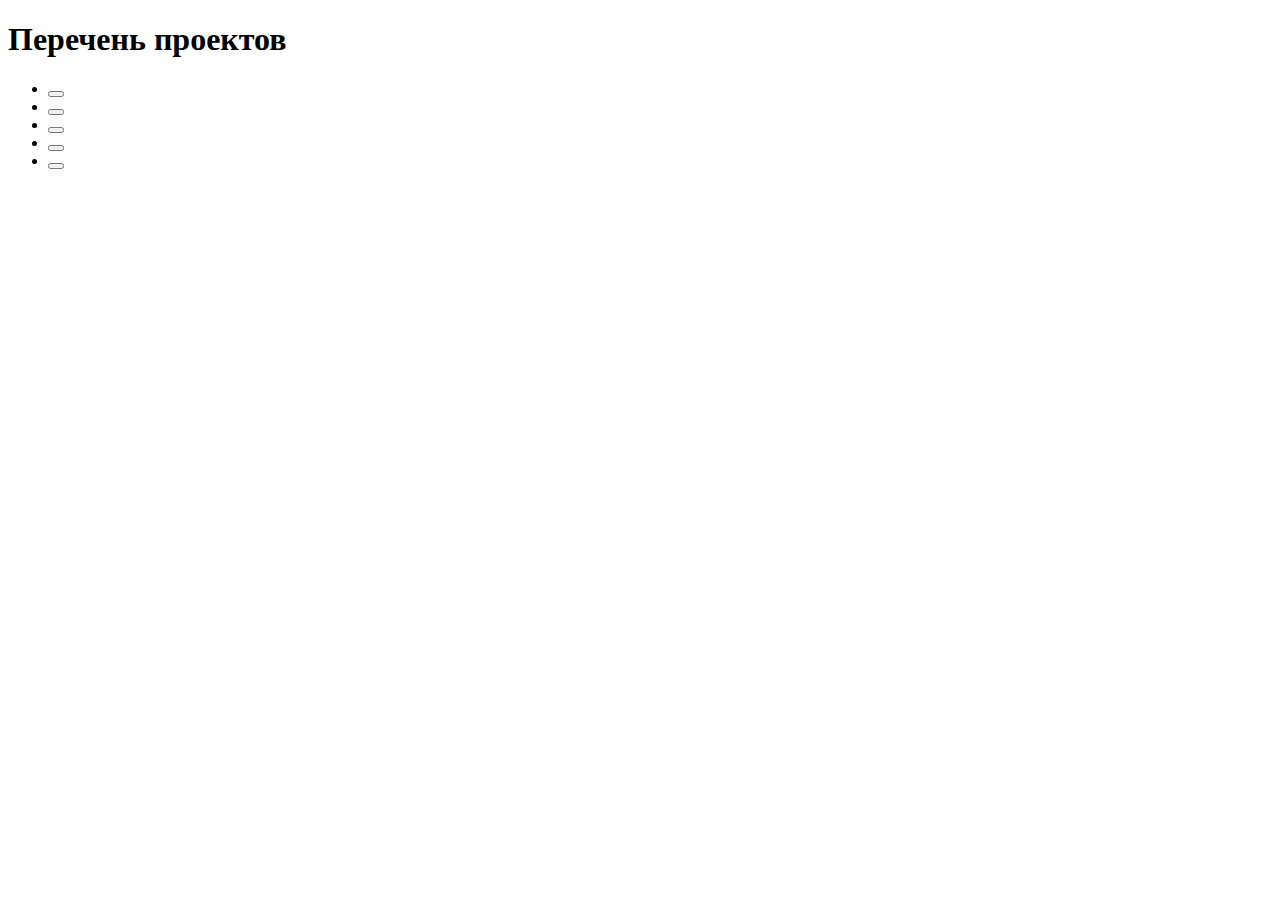
==== portfolio.html @ 87feaa96 "add portf" ====
<!DOCTYPE html>
<html lang="ru">
<head>
  <meta charset="UTF-8">
  <meta http-equiv="X-UA-Compatible" content="IE=edge">
  <meta name="viewport" content="width=device-width, initial-scale=1.0">
  <title>Document</title>
</head>
<body>
  <section>
    <h1>Перечень проектов</h1>
    <ul>
      <li>
        <button type="button"></button>
      </li>
      <li>
        <button type="button"></button>
      </li>
      <li>
        <button type="button"></button>
      </li>
      <li>
        <button type="button"></button>
      </li>
      <li>
        <button type="button"></button>
      </li>
    </ul>
  </section>
</body>
</html>
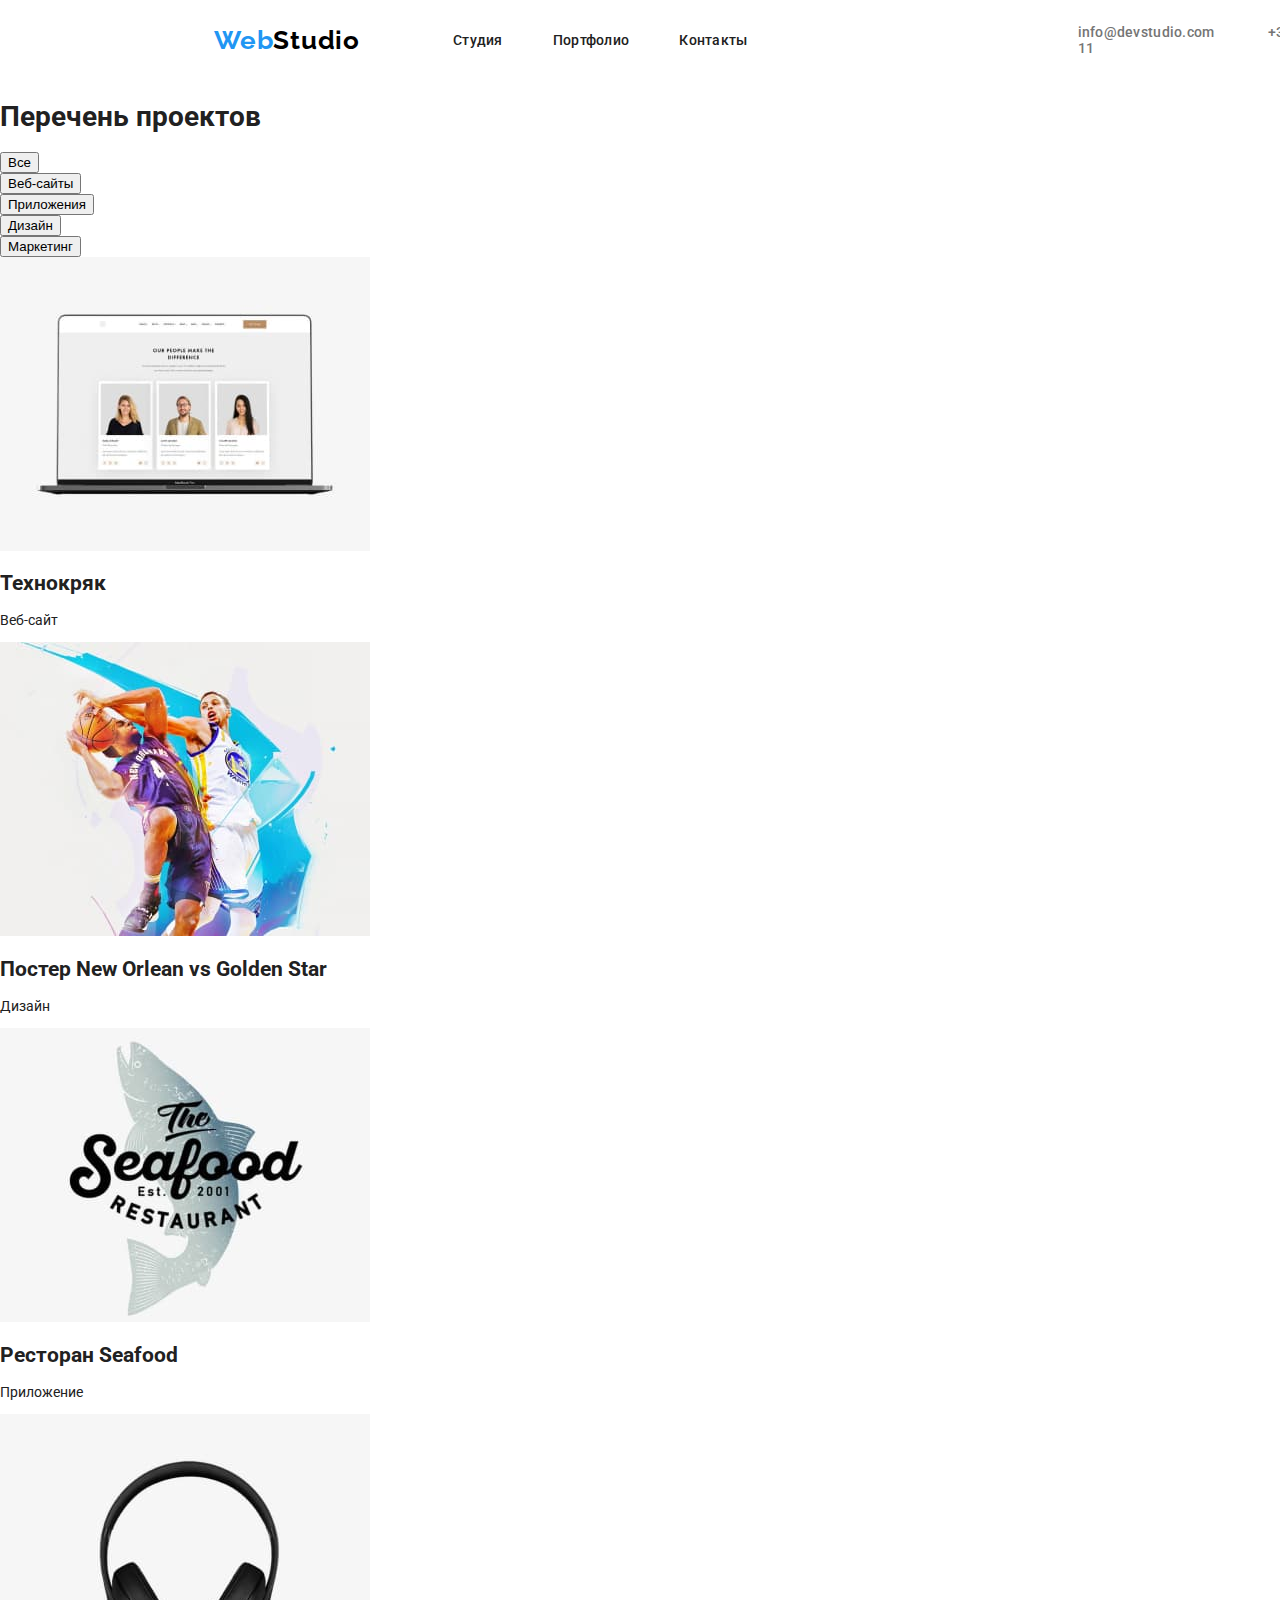
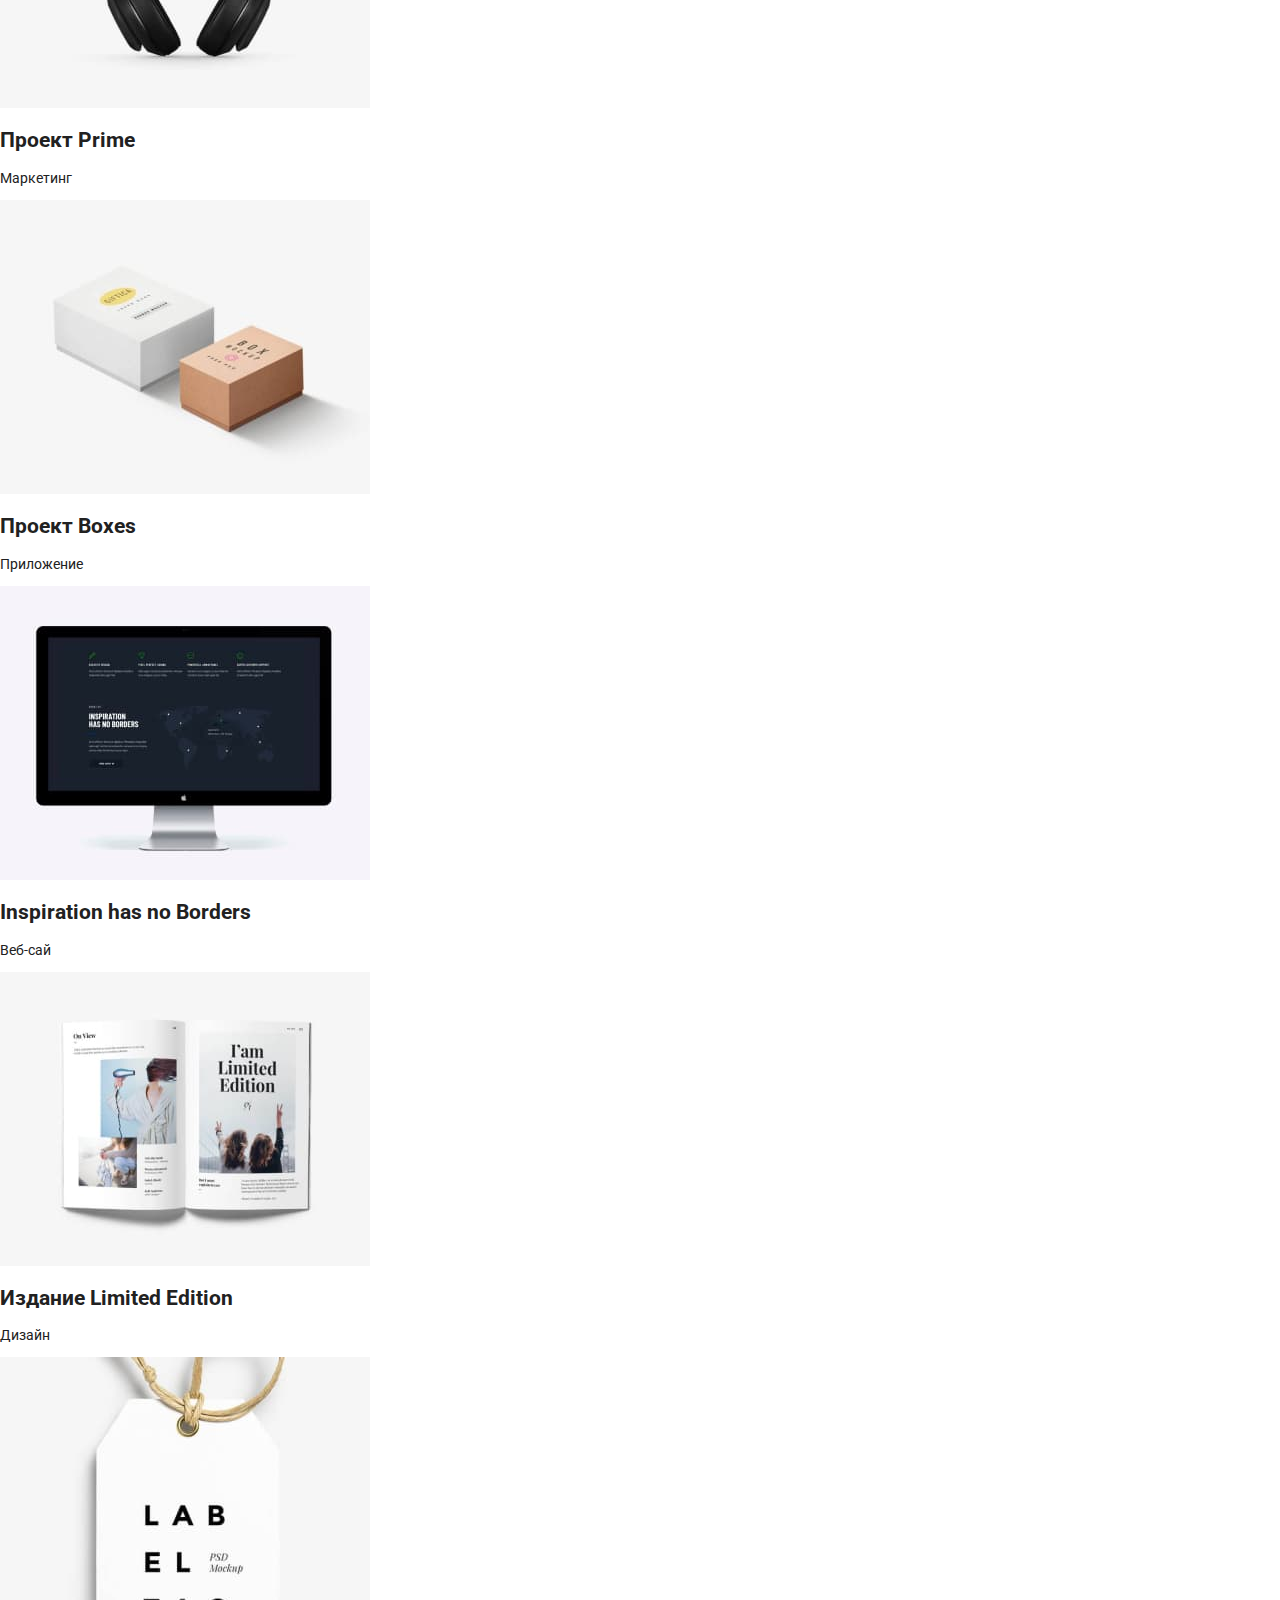
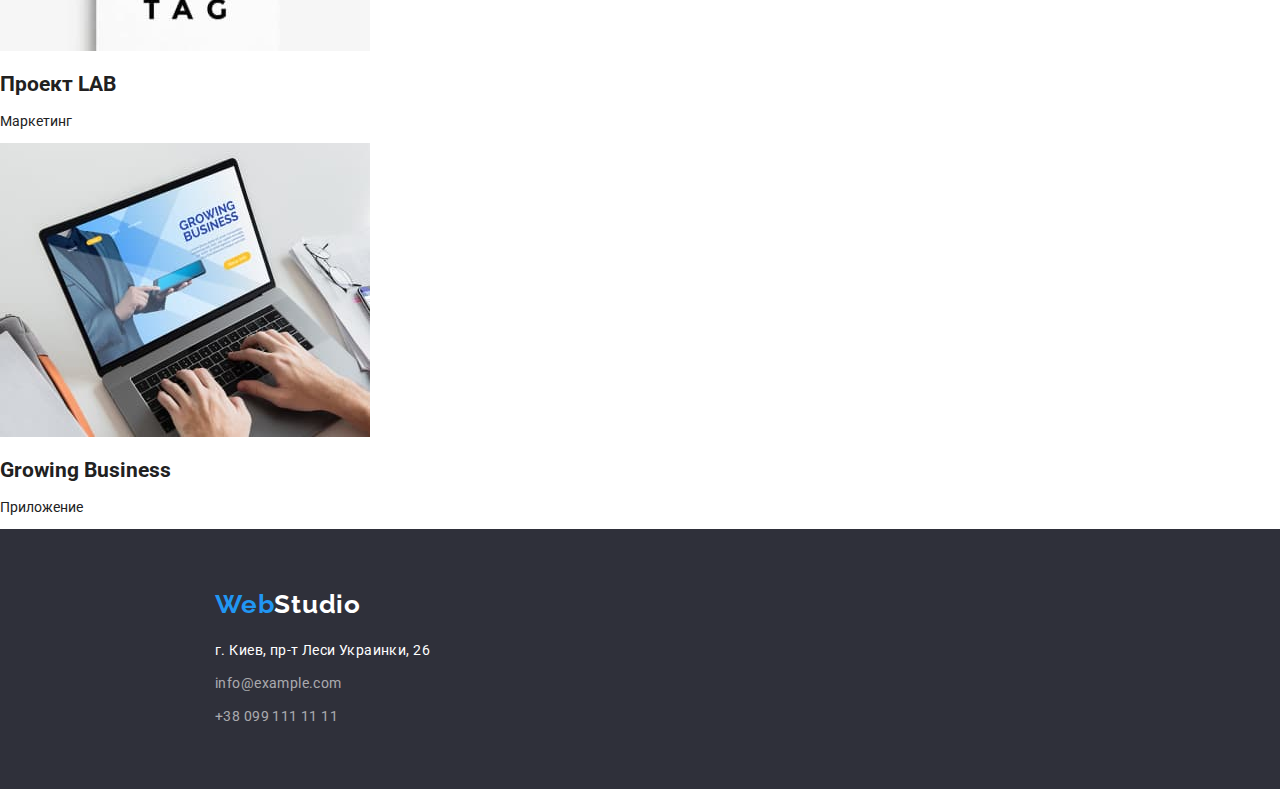
==== commit 07c0855b: "new HT" ====
--- a/portfolio.html
+++ b/portfolio.html
@@ -1,31 +1,128 @@
 <!DOCTYPE html>
 <html lang="ru">
+
 <head>
-  <meta charset="UTF-8">
-  <meta http-equiv="X-UA-Compatible" content="IE=edge">
-  <meta name="viewport" content="width=device-width, initial-scale=1.0">
-  <title>Document</title>
+  <meta charset="UTF-8" />
+  <meta http-equiv="X-UA-Compatible" content="IE=edge" />
+  <meta name="viewport" content="width=device-width, initial-scale=1.0" />
+  <link rel="preconnect" href="https://fonts.googleapis.com">
+  <link rel="preconnect" href="https://fonts.gstatic.com" crossorigin>
+  <link href="https://fonts.googleapis.com/css2?family=Raleway:wght@700&family=Roboto:wght@400;500;700;900&display=swap"
+    rel="stylesheet">
+  <link rel="stylesheet" href="./css/styles.css">
+  <title>Портфолио</title>
 </head>
+
 <body>
-  <section>
-    <h1>Перечень проектов</h1>
-    <ul>
-      <li>
-        <button type="button"></button>
-      </li>
-      <li>
-        <button type="button"></button>
-      </li>
-      <li>
-        <button type="button"></button>
-      </li>
-      <li>
-        <button type="button"></button>
-      </li>
-      <li>
-        <button type="button"></button>
-      </li>
-    </ul>
-  </section>
+<!-- навигация -->
+    <div class="wrapper">
+      <header class="header">
+        <a class="logo link" href="#" lang="en"><span class="logo-accent">Web</span>Studio</a>
+        <nav class="navigation">
+          <ul class="list navigation-list">
+            <li class="navigation-item">
+              <a href="./index.html" class="link navigation-link">Студия</a>
+            </li>
+            <li class="navigation-item">
+              <a href="#" class="link navigation-link">Портфолио</a>
+            </li>
+            <li class="navigation-item">
+              <a href="#" class="link navigation-link">Контакты</a>
+            </li>
+          </ul>
+        </nav>
+        <div class="contacts">
+          <a class="link contacts-link" href="mailto:info@devstudio.com">info@devstudio.com</a>
+          <a class="link contacts-link" href="tel:+380961111111">+38 096 111 11 11</a>
+        </div>
+      </header>
+    </div>
+    <main>
+
+      <section>
+        <h1>Перечень проектов</h1>
+        <ul class="list">
+          <li>
+            <button type="button">Все</button>
+          </li>
+          <li>
+            <button type="button">Веб-сайты</button>
+          </li>
+          <li>
+            <button type="button">Приложения</button>
+          </li>
+          <li>
+            <button type="button">Дизайн</button>
+          </li>
+          <li>
+            <button type="button">Маркетинг</button>
+          </li>
+        </ul>
+      </section>
+      <section>
+        <!-- указать размер картинок -->
+        <ul class="list">
+          <li>
+            <a class="link" rel="preconnect" href="#"><img src="./images/macbook.jpg" alt=""></a>
+            <h2>Технокряк</h2>
+            <p>Веб-сайт</p>
+          </li>
+          <li>
+            <a class="link" rel="preconnect" href="#"><img src="./images/volleyball.jpg" alt=""></a>
+            <h2>Постер New Orlean vs Golden Star</h2>
+            <p>Дизайн</p>
+          </li>
+          <li>
+            <a class="link" rel="preconnect" href="#"><img src="./images/seafood.jpg" alt=""></a>
+            <h2>Ресторан Seafood</h2>
+            <p>Приложение</p>
+          </li>
+          <li>
+            <a class="link" rel="preconnect" href="#"><img src="./images/headphones.jpg" alt=""></a>
+            <h2>Проект Prime</h2>
+            <p>Маркетинг</p>
+          </li>
+          <li>
+            <a class="link" rel="preconnect" href="#"><img src="./images/boxes.jpg" alt=""></a>
+            <h2>Проект Boxes</h2>
+            <p>Приложение</p>
+          </li>
+          <li>
+            <a class="link" rel="preconnect" href="#"><img src="./images/monitor.jpg" alt=""></a>
+            <h2>Inspiration has no Borders</h2>
+            <p>Веб-сай</p>
+          </li>
+          <li>
+            <a class="link" rel="preconnect" href="#"><img src="./images/magazine.jpg" alt=""></a>
+            <h2>Издание Limited Edition</h2>
+            <p>Дизайн</p>
+          </li>
+          <li>
+            <a class="link" rel="preconnect" href="#"><img src="./images/label.jpg" alt=""></a>
+            <h2>Проект LAB</h2>
+            <p>Маркетинг</p>
+          </li>
+          <li>
+            <a class="link" rel="preconnect" href="#"><img src="./images/notebook.jpg" alt=""></a>
+            <h2>Growing Business</h2>
+            <p>Приложение</p>
+          </li>
+        </ul>
+      </section>
+    </main>
+  <!-- подвал -->
+    <footer class="fotter">
+      <div class="fotter-blok">
+        <a class="logo link" href="#" lang="en"><span class="logo-accent">Web</span>Studio</a>
+        <address class="address-blok">
+          <p class="footer-adress">г. Киев, пр-т Леси Украинки, 26</p>
+          <ul class="list footer-list">
+            <li class="fotter-item"><a class="link" href="mailto:info@example.com">info@example.com</a></li>
+            <li class="fotter-item"><a class="link" href="tel:+380991111111">+38 099 111 11 11</a></li>
+          </ul>
+        </address>
+      </div>
+      
+    </footer>
 </body>
 </html>--- a/css/styles.css
+++ b/css/styles.css
@@ -0,0 +1,289 @@
+:root {
+  --primary-color: #FFFFFF;
+  --secondary-color: #2F303A;
+  --paragraph-color: #757575;
+  --accent-color: #2196F3;
+  --common-dark: #212121;
+  --common-white: #E5E5E5; 
+  --minor-color: #000000;
+  --footer-text:rgba(255, 255, 255, 0.6);
+
+  --main-font: 'Roboto', sans-serif;
+  --text-size: 14px;
+}
+
+body{
+  width: 1600px;
+  font-family: var(--main-font);
+  font-size: var(--text-size);
+  background-color: var(--primary-color);
+  color: var(--common-dark);
+  margin: 0;
+}
+
+/* навигация */
+.wrapper {
+  margin: 0 auto;
+}
+
+.list {
+  list-style: none;
+  padding: 0;
+  margin: 0;
+}
+
+
+.header {
+  padding: 24px 214px 25px;
+  display: flex;
+  align-items: center;
+}
+
+.link {
+  text-decoration: none;
+}
+.logo {
+  margin-right: 93px;
+  font-family: 'Raleway', sans-serif;
+  font-weight: 700;
+  font-size: 26px;
+  letter-spacing: 0.03em;
+  color: var(--minor-color);
+}
+
+.logo-accent {
+  color: var(--accent-color);
+}
+
+.navigation {
+  font-family: var(--main-font);
+  margin-right: 330px;
+}
+
+.navigation-list {
+  display: flex;
+}
+
+.navigation-item {
+  margin-right: 50px;
+}
+
+.navigation-item:last-child {
+  margin-right: 0;
+}
+
+.navigation-link {
+  color: var(--common-dark);
+  font-weight: 500;
+  letter-spacing: 0.02em; 
+}
+
+.navigation-link:hover, .navigation-link:focus{
+  color: var(--accent-color);
+}
+
+.contacts-link {
+  color: var(--paragraph-color);
+  font-weight: 500;
+  letter-spacing: 0.02em;
+  margin-right: 50px;
+}
+
+.contacts-link:hover{
+  color: var(--accent-color);
+}
+
+.contacts-link:last-child {
+  margin-right: 0;
+}
+
+/* герой */
+.hero {
+  background-color: var(--secondary-color);
+}
+
+.hero-style {
+  padding-bottom: 170px;
+}
+
+.hero-title {
+  font-weight: 900;
+  font-size: 44px;
+  line-height: 1.5;
+  text-align: center;
+  letter-spacing: 0.06em;
+  text-transform: uppercase;
+  width: 694px;
+  color: #FFFFFF;
+  padding-top: 200px;
+  margin: 0 auto;
+}
+
+.hero-style>.button {
+  border: none;
+  cursor: pointer;
+}
+
+.hero-style>.hero-btn {
+  font-weight: 700;
+  font-size: 16px;
+  line-height: 1.87;
+  color: var(--primary-color);
+  letter-spacing: 0.06em;
+  padding: 10px 35px;
+  background: var(--accent-color);
+  border-radius: 4px;
+  margin: 30px auto;
+  display: block;
+}
+
+.hero-btn:hover,
+.hero-btn:focus{
+    background-color: #188ce8;
+}
+
+/* Oсобенности */
+
+.content {
+  width: 1170px;
+  margin: 0 auto;
+}
+
+.visually-hidden {
+  position: absolute;
+  white-space: nowrap;
+  width: 1px;
+  height: 1px;
+  overflow: hidden;
+  border: 0;
+  padding: 0;
+  clip: rect(0 0 0 0);
+  clip-path: inset(50%);
+  margin: -1px;
+}
+
+.peculiarities {
+  padding-top: 89px;
+  margin: 0 auto;
+}
+
+.peculiarities>.list {
+  display: flex;
+}
+
+.peculiarities-item{
+  width: 270px;
+  margin-right: 30px;
+}
+
+.peculiarities-item:last-child {
+  margin-right: 0;
+}
+
+.peculiarities-title {
+  font-weight: 700;
+  line-height: 1.14;
+  letter-spacing: 0.03em;
+  text-transform: uppercase;
+}
+
+.peculiarities-text {
+  line-height: 1.71;
+  letter-spacing: 0.03em;
+  color: var(--paragraph-color);
+}
+
+/* works */
+
+.team-content, .works {
+  padding-top: 94px;
+  padding-bottom: 94px;
+}
+
+.team-title, .works-title {
+  font-weight: 700;
+  font-size: 36px;
+  line-height: 1.17;
+  letter-spacing: 0.03em;
+  text-align: center;
+  margin: 0;
+}
+
+.team-card, .works-img {
+  margin-right: 30px;
+}
+
+.team-list, .works-list {
+  display: flex;
+  padding-top: 50px;
+}
+
+.team-card:last-child, .works-img:last-child {
+  margin-right: 0;
+}
+
+/* team */
+
+.team {
+  background-color: #F5F4FA;
+}
+
+.team-card {
+  background-color: var(--primary-color);
+  text-align: center;
+  box-shadow: 0px 1px 3px rgba(0, 0, 0, 0.12), 0px 1px 1px rgba(0, 0, 0, 0.14), 0px 2px 1px rgba(0, 0, 0, 0.2);
+border-radius: 0px 0px 4px 4px;
+}
+
+.team-name{
+  font-weight: 500;
+  font-size: 16px;
+  line-height: 1.17;
+  letter-spacing: 0.03em;
+  color: var(--common-dark);
+  margin: 30px 0 10px;
+}
+
+.team-profession {
+  font-size: 16px;
+  line-height: 1.71;
+  letter-spacing: 0.03em;
+  color: var(--paragraph-color);
+  margin: 0 0 30px;
+}
+
+/* fotter */
+
+.fotter {
+  background-color: var(--secondary-color);
+}
+.fotter-blok{
+  padding: 60px 215px;
+}
+
+.fotter-blok>.logo {
+  color: var(--primary-color);
+}
+
+.address-blok{
+  font-style: normal;
+}
+
+.footer-adress {
+  color: var(--primary-color);
+  margin: 20px 0 9px;
+}
+
+.fotter-item {
+  margin-top: 9px;
+}
+
+.footer-adress, .fotter-item {
+  line-height: 1.71;
+  letter-spacing: 0.03em;
+}
+
+.fotter-item>.link {
+  color: var(--footer-text);
+}
+
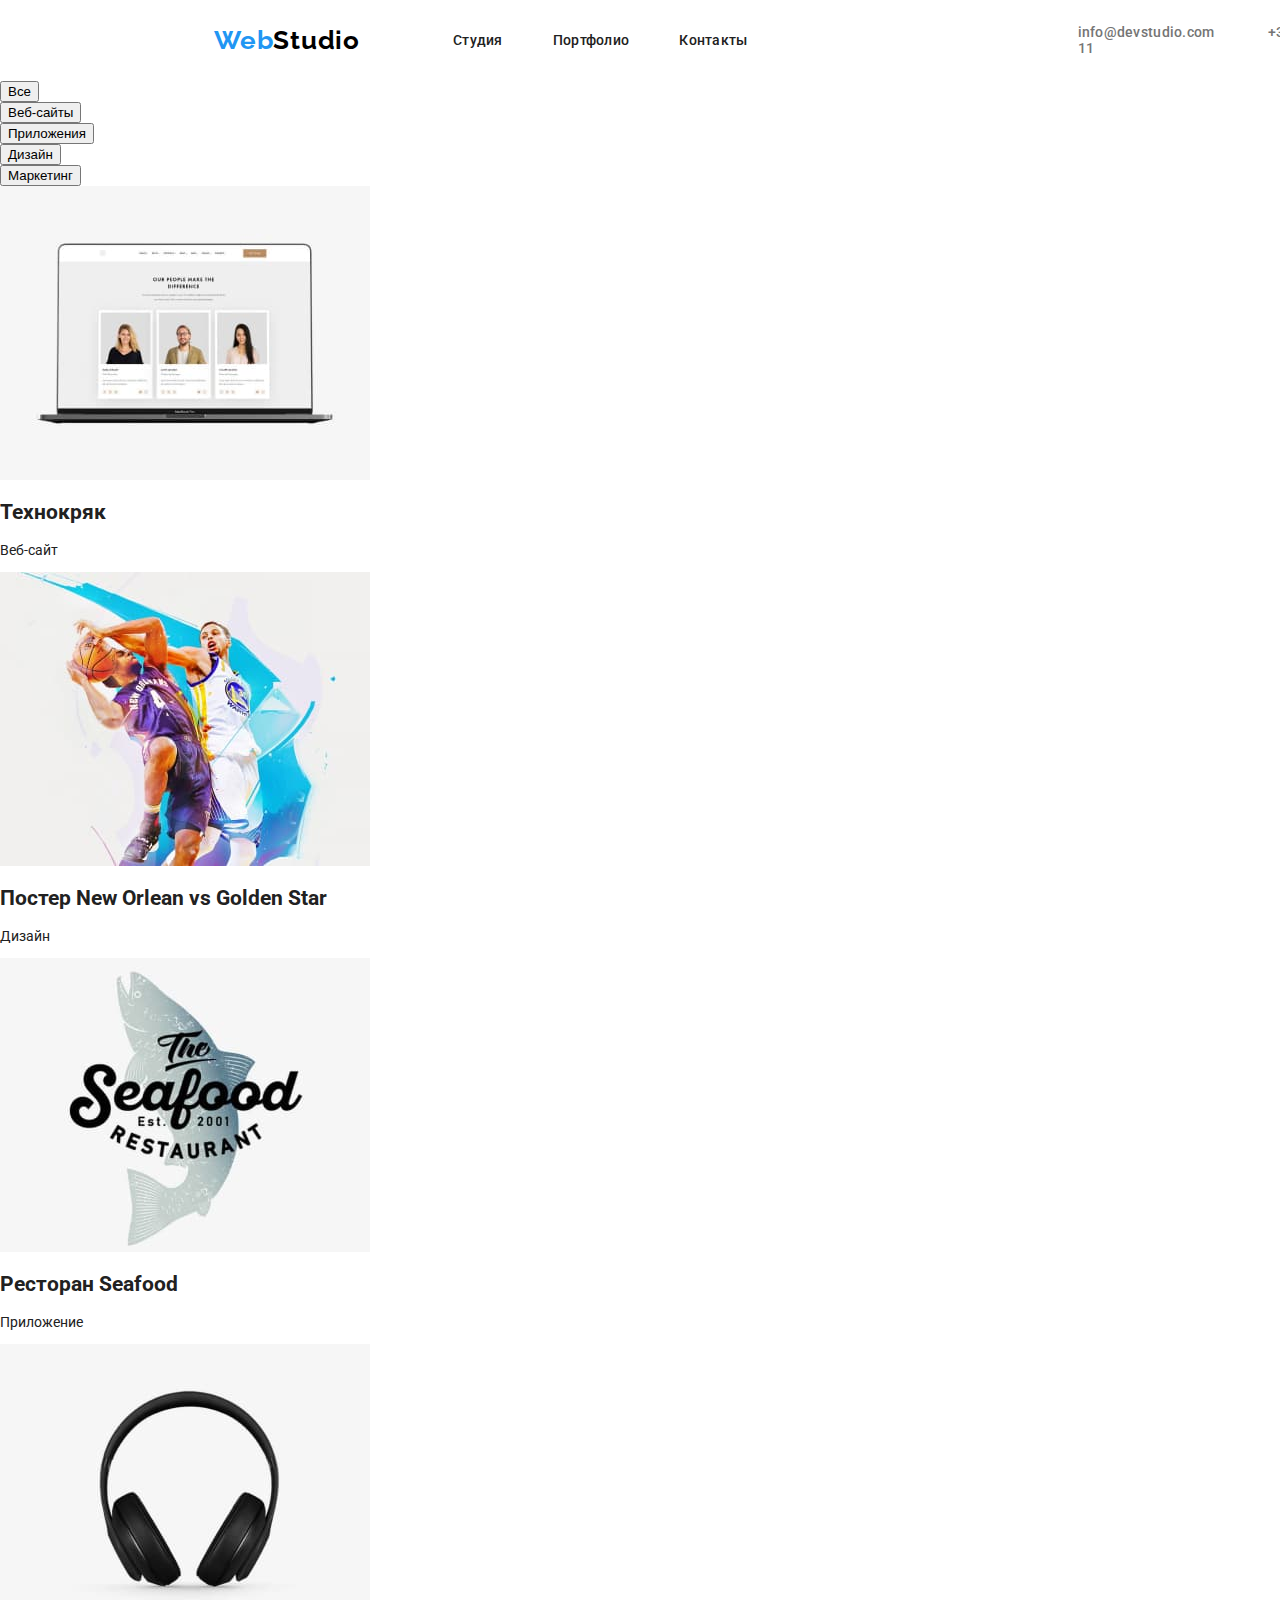
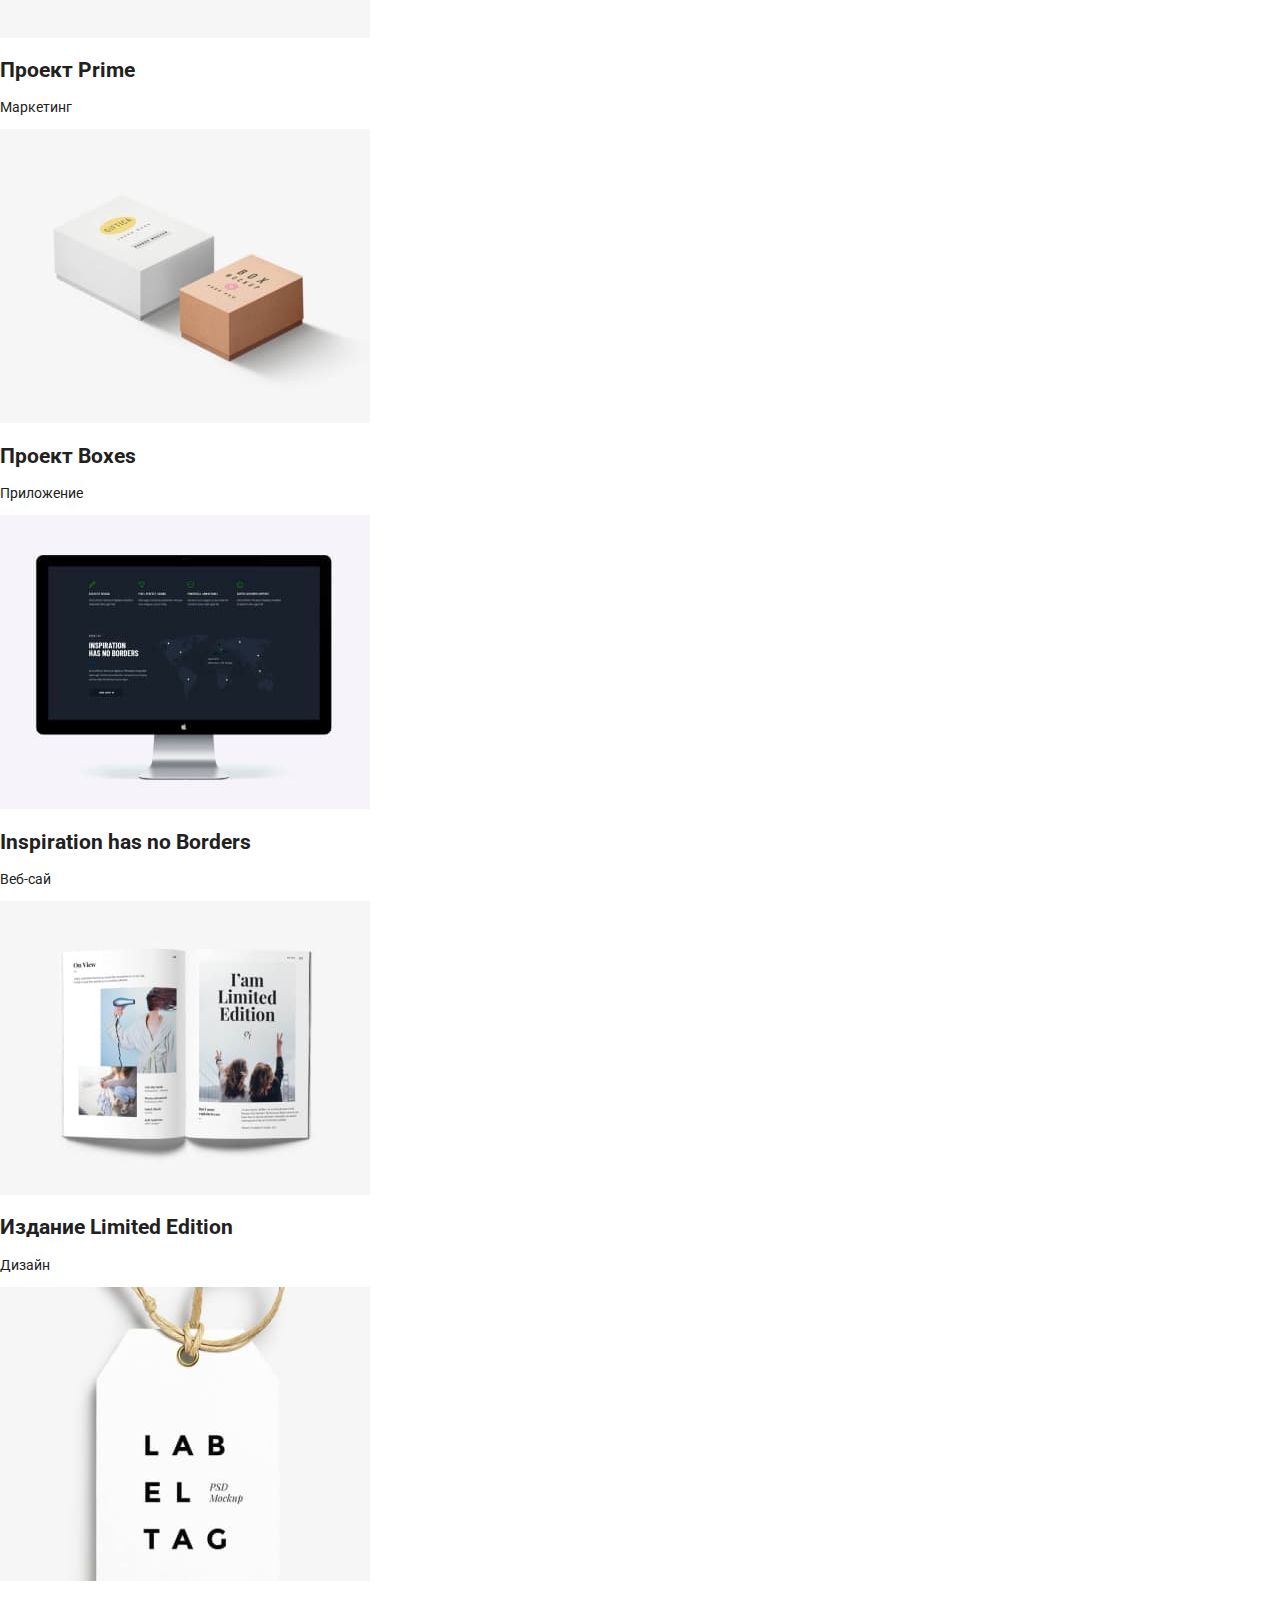
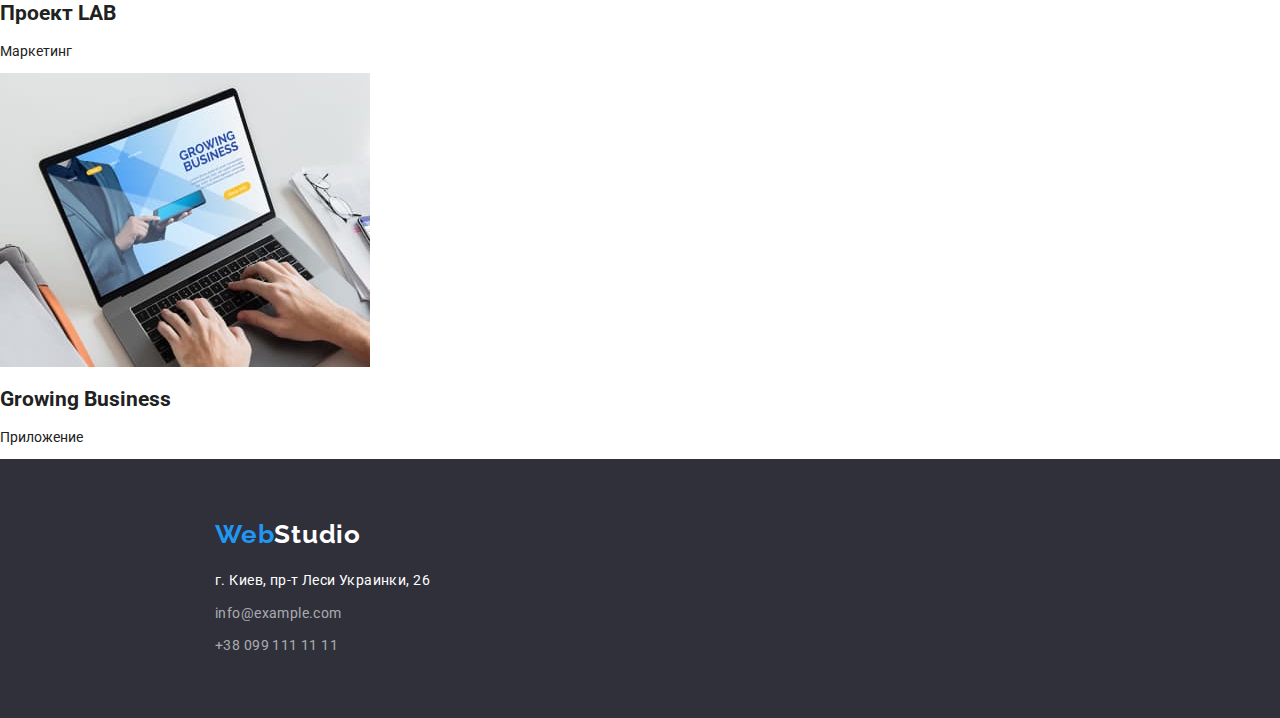
==== commit 3c16ce72: "portfolio" ====
--- a/portfolio.html
+++ b/portfolio.html
@@ -38,9 +38,8 @@
       </header>
     </div>
     <main>
-
+      <h1 class="visually-hidden">Перечень проектов</h1>
       <section>
-        <h1>Перечень проектов</h1>
         <ul class="list">
           <li>
             <button type="button">Все</button>
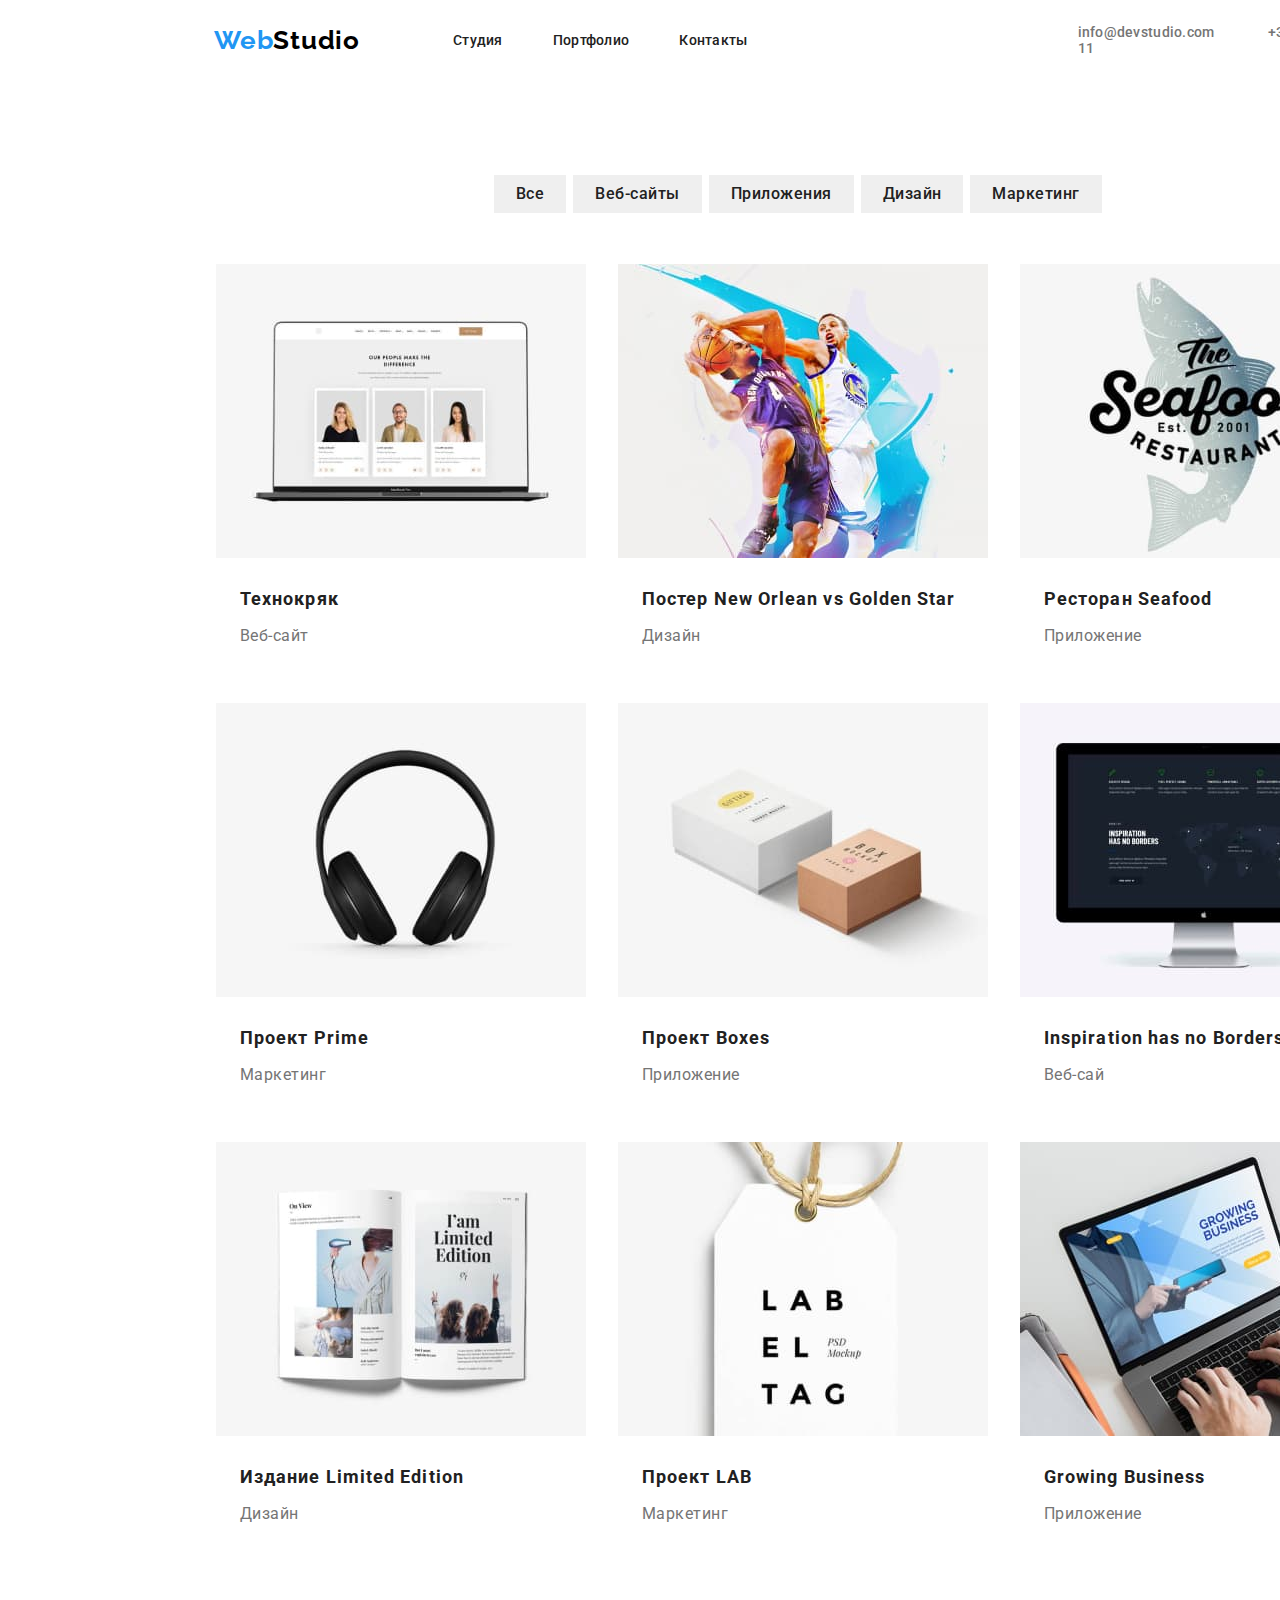
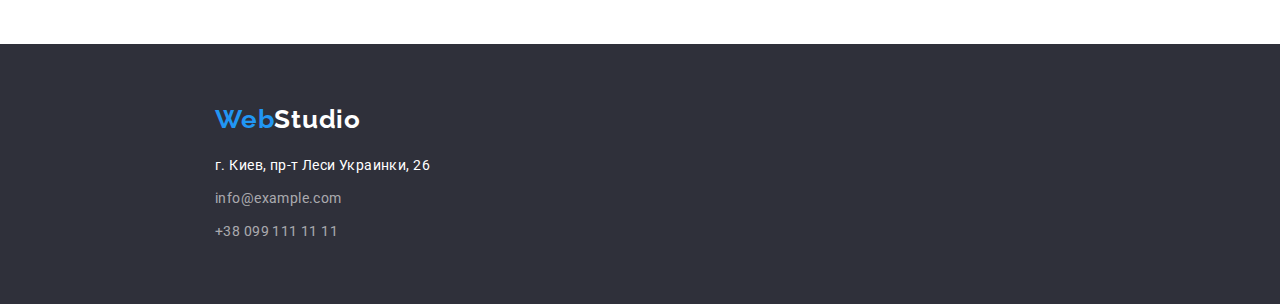
==== commit 624215fe: "HT" ====
--- a/portfolio.html
+++ b/portfolio.html
@@ -37,78 +37,102 @@
         </div>
       </header>
     </div>
-    <main>
+
+<!-- контент -->
+    <main class="content content-blok">
       <h1 class="visually-hidden">Перечень проектов</h1>
       <section>
-        <ul class="list">
-          <li>
-            <button type="button">Все</button>
+        <ul class="list projects-list">
+          <li  class="projects-item">
+            <button class="button projects-btn"  type="button">Все</button>
           </li>
-          <li>
-            <button type="button">Веб-сайты</button>
+          <li class="projects-item">
+            <button class="button projects-btn" type="button">Веб-сайты</button>
           </li>
-          <li>
-            <button type="button">Приложения</button>
+          <li class="projects-item">
+            <button class="button projects-btn" type="button">Приложения</button>
           </li>
-          <li>
-            <button type="button">Дизайн</button>
+          <li class="projects-item">
+            <button class="button projects-btn" type="button">Дизайн</button>
           </li>
-          <li>
-            <button type="button">Маркетинг</button>
+          <li class="projects-item">
+            <button class="button projects-btn" type="button">Маркетинг</button>
           </li>
         </ul>
       </section>
       <section>
-        <!-- указать размер картинок -->
-        <ul class="list">
-          <li>
-            <a class="link" rel="preconnect" href="#"><img src="./images/macbook.jpg" alt=""></a>
-            <h2>Технокряк</h2>
-            <p>Веб-сайт</p>
+        <ul class="list portfolio-list">
+          <li class="portfolio-item">
+            <a class="link" rel="preconnect" href="#"><img src="./images/macbook.jpg" alt="макбук" width="370" height="294"></a>
+            <div class="portfolio-blok">
+            <h2 class="portfolio-title">Технокряк</h2>
+            <p class="portfolio-text">Веб-сайт</p>
+            </div>
           </li>
-          <li>
-            <a class="link" rel="preconnect" href="#"><img src="./images/volleyball.jpg" alt=""></a>
-            <h2>Постер New Orlean vs Golden Star</h2>
-            <p>Дизайн</p>
+          <li class="portfolio-item">
+            <a class="link" rel="preconnect" href="#"><img src="./images/volleyball.jpg" alt="волейбол" width="370" height="294"></a>
+            <div class="portfolio-blok">
+            <h2 class="portfolio-title">Постер New Orlean vs Golden Star</h2>
+            <p class="portfolio-text">Дизайн</p>
+            </div>
           </li>
-          <li>
-            <a class="link" rel="preconnect" href="#"><img src="./images/seafood.jpg" alt=""></a>
-            <h2>Ресторан Seafood</h2>
-            <p>Приложение</p>
-          </li>
-          <li>
-            <a class="link" rel="preconnect" href="#"><img src="./images/headphones.jpg" alt=""></a>
-            <h2>Проект Prime</h2>
-            <p>Маркетинг</p>
-          </li>
-          <li>
-            <a class="link" rel="preconnect" href="#"><img src="./images/boxes.jpg" alt=""></a>
-            <h2>Проект Boxes</h2>
-            <p>Приложение</p>
-          </li>
-          <li>
-            <a class="link" rel="preconnect" href="#"><img src="./images/monitor.jpg" alt=""></a>
-            <h2>Inspiration has no Borders</h2>
-            <p>Веб-сай</p>
-          </li>
-          <li>
-            <a class="link" rel="preconnect" href="#"><img src="./images/magazine.jpg" alt=""></a>
-            <h2>Издание Limited Edition</h2>
-            <p>Дизайн</p>
-          </li>
-          <li>
-            <a class="link" rel="preconnect" href="#"><img src="./images/label.jpg" alt=""></a>
-            <h2>Проект LAB</h2>
-            <p>Маркетинг</p>
-          </li>
-          <li>
-            <a class="link" rel="preconnect" href="#"><img src="./images/notebook.jpg" alt=""></a>
-            <h2>Growing Business</h2>
-            <p>Приложение</p>
+          <li class="portfolio-item">
+            <a class="link" rel="preconnect" href="#"><img src="./images/seafood.jpg" alt="морепродукты" width="370" height="294"></a>
+            <div class="portfolio-blok">
+            <h2 class="portfolio-title">Ресторан Seafood</h2>
+            <p class="portfolio-text">Приложение</p>
+            </div>
           </li>
         </ul>
+        <ul class="list portfolio-list">
+          <li class="portfolio-item">
+            <a class="link" rel="preconnect" href="#"><img src="./images/headphones.jpg" alt="наушники" width="370" height="294"></a>
+            <div class="portfolio-blok">
+            <h2 class="portfolio-title">Проект Prime</h2>
+            <p class="portfolio-text">Маркетинг</p>
+            </div>
+          </li>
+          <li class="portfolio-item">
+            <a class="link" rel="preconnect" href="#"><img src="./images/boxes.jpg" alt="коробки" width="370" height="294"></a>
+            <div class="portfolio-blok">
+            <h2 class="portfolio-title">Проект Boxes</h2>
+            <p class="portfolio-text">Приложение</p>
+            </div>
+          </li>
+          <li class="portfolio-item">
+            <a class="link" rel="preconnect" href="#"><img src="./images/monitor.jpg" alt="монитор" width="370" height="294"></a>
+            <div class="portfolio-blok">
+            <h2 class="portfolio-title">Inspiration has no Borders</h2>
+            <p class="portfolio-text">Веб-сай</p>
+            </div>
+          </li>
+        </ul>  
+        <ul class="list portfolio-list">
+          <li class="portfolio-item">
+            <a class="link" rel="preconnect" href="#"><img src="./images/magazine.jpg" alt="журнал" width="370" height="294"></a>
+            <div class="portfolio-blok">
+            <h2 class="portfolio-title">Издание Limited Edition</h2>
+            <p class="portfolio-text">Дизайн</p>
+            </div>
+          </li>
+          <li class="portfolio-item">
+            <a class="link" rel="preconnect" href="#"><img src="./images/label.jpg" alt="этикетка" width="370" height="294"></a>
+            <div class="portfolio-blok">
+            <h2 class="portfolio-title">Проект LAB</h2>
+            <p class="portfolio-text">Маркетинг</p>
+            </div>
+          </li>
+          <li class="portfolio-item">
+            <a class="link" rel="preconnect" href="#"><img src="./images/notebook.jpg" alt="ноутбук" width="370" height="294"></a>
+            <div class="portfolio-blok">
+            <h2 class="portfolio-title">Growing Business</h2>
+            <p class="portfolio-text">Приложение</p>
+            </div>
+          </li>
+        </ul>  
       </section>
     </main>
+
   <!-- подвал -->
     <footer class="fotter">
       <div class="fotter-blok">
--- a/css/styles.css
+++ b/css/styles.css
@@ -119,7 +119,8 @@
   margin: 0 auto;
 }
 
-.hero-style>.button {
+.button {
+  font-family: var(--main-font);
   border: none;
   cursor: pointer;
 }
@@ -232,10 +233,10 @@
   background-color: var(--primary-color);
   text-align: center;
   box-shadow: 0px 1px 3px rgba(0, 0, 0, 0.12), 0px 1px 1px rgba(0, 0, 0, 0.14), 0px 2px 1px rgba(0, 0, 0, 0.2);
-border-radius: 0px 0px 4px 4px;
-}
-
-.team-name{
+  border-radius: 0px 0px 4px 4px;
+}
+
+.team-name {
   font-weight: 500;
   font-size: 16px;
   line-height: 1.17;
@@ -287,3 +288,68 @@
   color: var(--footer-text);
 }
 
+
+.projects-list {
+  width: 611px;
+  display:flex;
+  padding: 94px 279px 20px;
+}
+.projects-item {
+  background: #F5F4FA;
+  border-radius: 4px;
+  margin-right: 7px;
+}
+
+.projects-item:last-child {
+  margin-right: 0;
+}
+
+.projects-btn {
+  font-weight: 500;
+  font-size: 16px;
+  line-height: 1.62;
+  text-align: center;
+  letter-spacing: 0.03em;
+  color: var(--common-dark);
+  padding: 6px 22px;
+}
+
+.portfolio-list {
+  display: flex;
+}
+.portfolio-item {
+  margin-right: 30px;
+  background: var(--primary-color);
+  border: 1px solid var(--primary-color);
+  padding-top: 30px;
+}
+
+.portfolio-item:last-child {
+  margin-right: 0;
+}
+
+.portfolio-blok {
+  width: 322px;
+  padding: 20px 24px;
+}
+
+.portfolio-title {
+  font-weight: 700;
+  font-size: 18px;
+  line-height: 2;
+  letter-spacing: 0.06em;
+  color: var(--common-dark);
+  margin: 0;
+}
+.portfolio-text {
+  font-size: 16px;
+  line-height: 1.88;
+  letter-spacing: 0.03em;
+  color: var(--paragraph-color);
+  margin-top: 4px;
+  margin-bottom: 0;
+}
+
+.content-blok {
+  padding-bottom: 94px;
+}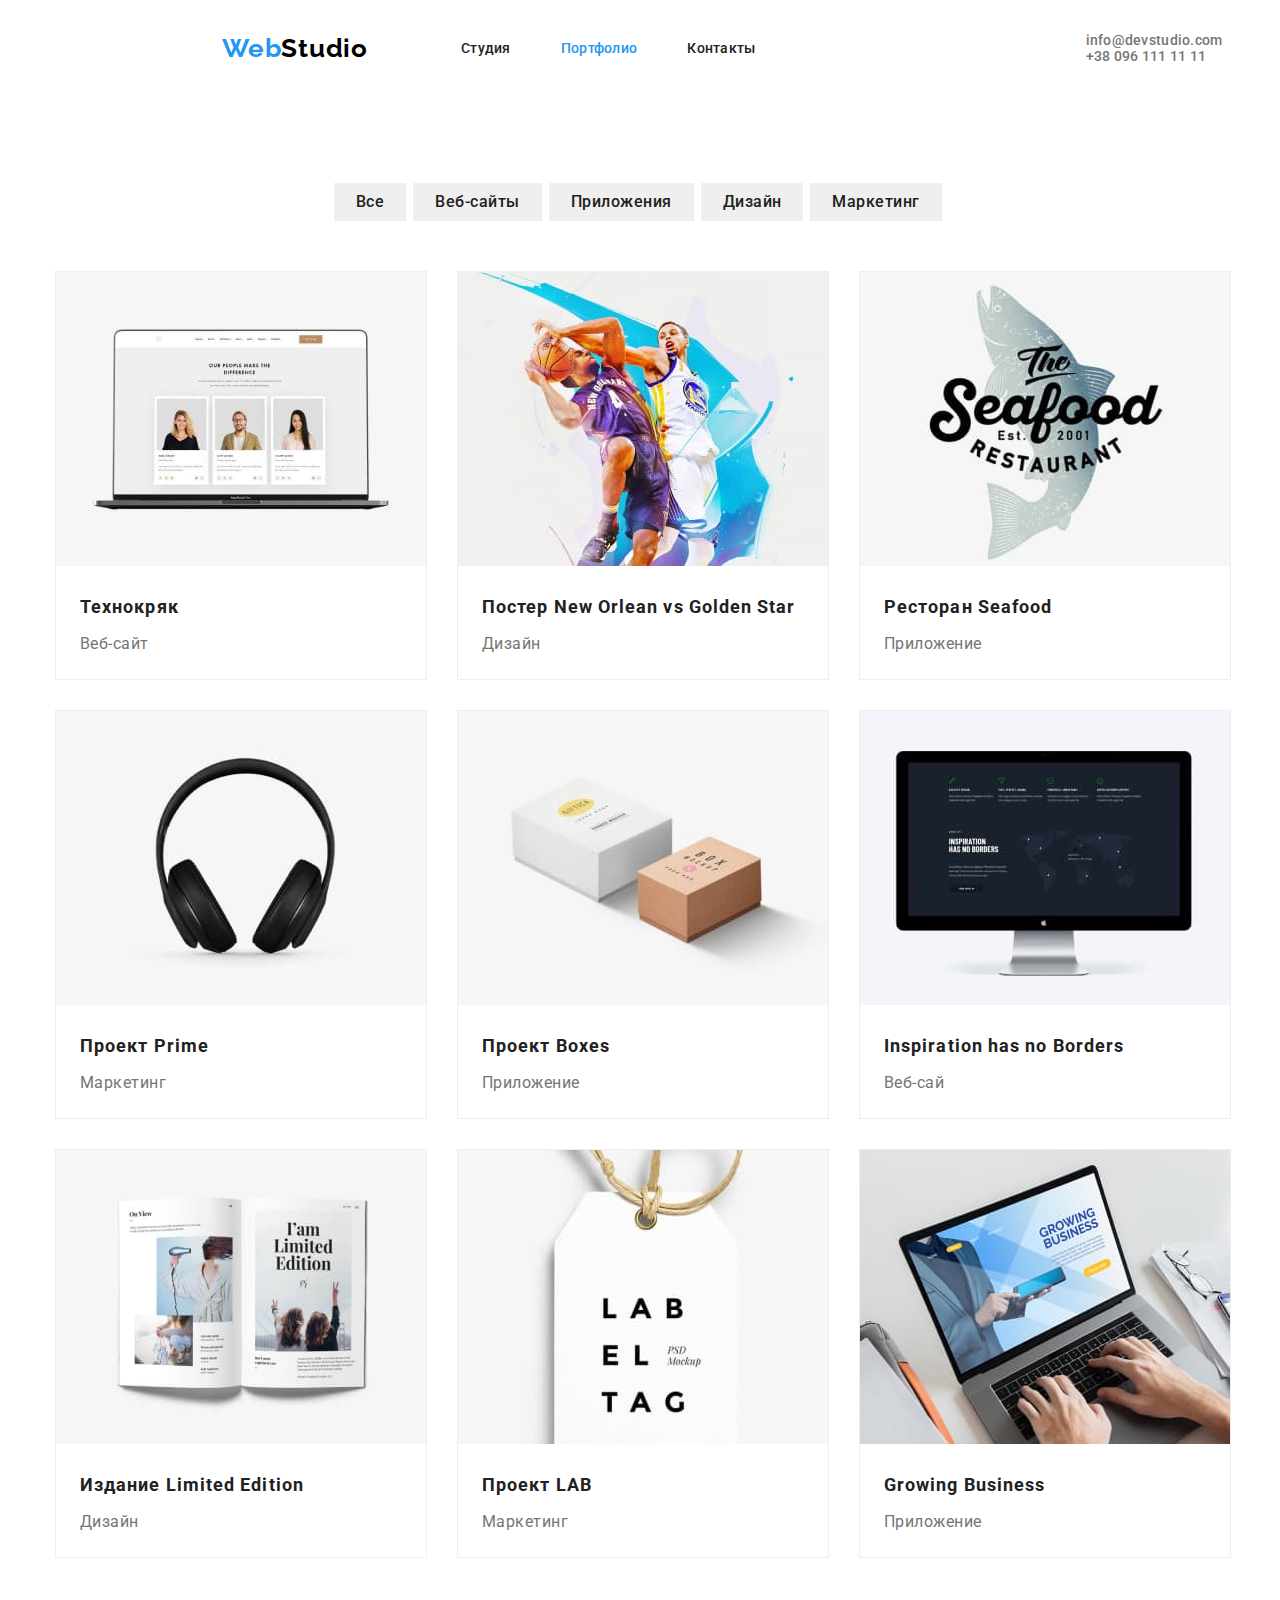
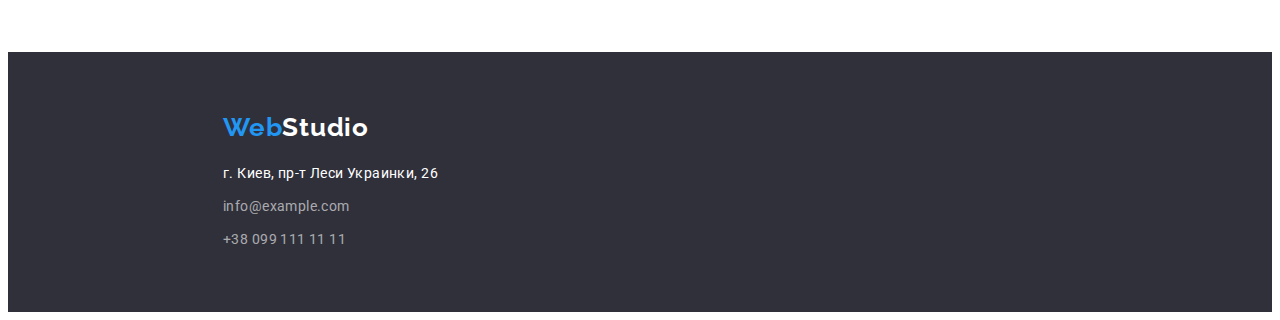
==== commit 20391f65: "change" ====
--- a/portfolio.html
+++ b/portfolio.html
@@ -15,7 +15,6 @@
 
 <body>
 <!-- навигация -->
-    <div class="wrapper">
       <header class="header">
         <a class="logo link" href="#" lang="en"><span class="logo-accent">Web</span>Studio</a>
         <nav class="navigation">
@@ -24,7 +23,7 @@
               <a href="./index.html" class="link navigation-link">Студия</a>
             </li>
             <li class="navigation-item">
-              <a href="#" class="link navigation-link">Портфолио</a>
+              <a href="" class="link navigation-link active">Портфолио</a>
             </li>
             <li class="navigation-item">
               <a href="#" class="link navigation-link">Контакты</a>
@@ -36,7 +35,6 @@
           <a class="link contacts-link" href="tel:+380961111111">+38 096 111 11 11</a>
         </div>
       </header>
-    </div>
 
 <!-- контент -->
     <main class="content content-blok">
--- a/css/styles.css
+++ b/css/styles.css
@@ -13,18 +13,15 @@
 }
 
 body{
-  width: 1600px;
+  /* width: 1600px; */
   font-family: var(--main-font);
   font-size: var(--text-size);
   background-color: var(--primary-color);
   color: var(--common-dark);
-  margin: 0;
+  /* margin: 0; */
 }
 
 /* навигация */
-.wrapper {
-  margin: 0 auto;
-}
 
 .list {
   list-style: none;
@@ -79,6 +76,10 @@
 }
 
 .navigation-link:hover, .navigation-link:focus{
+  color: var(--accent-color);
+}
+
+.active {
   color: var(--accent-color);
 }
 
@@ -183,6 +184,7 @@
 
 .peculiarities-title {
   font-weight: 700;
+  font-size: 14px;
   line-height: 1.14;
   letter-spacing: 0.03em;
   text-transform: uppercase;
@@ -275,6 +277,14 @@
   margin: 20px 0 9px;
 }
 
+.footer-adress:hover, .footer-adress:focus {
+  color: var(--accent-color);
+}
+
+.fotter-item>.link:hover, .fotter-item>.link:focus {
+  color: var(--accent-color);
+}
+
 .fotter-item {
   margin-top: 9px;
 }
@@ -316,12 +326,12 @@
 
 .portfolio-list {
   display: flex;
+  padding-top: 30px;
 }
 .portfolio-item {
   margin-right: 30px;
   background: var(--primary-color);
-  border: 1px solid var(--primary-color);
-  padding-top: 30px;
+  border: 1px solid #EEEEEE;
 }
 
 .portfolio-item:last-child {
